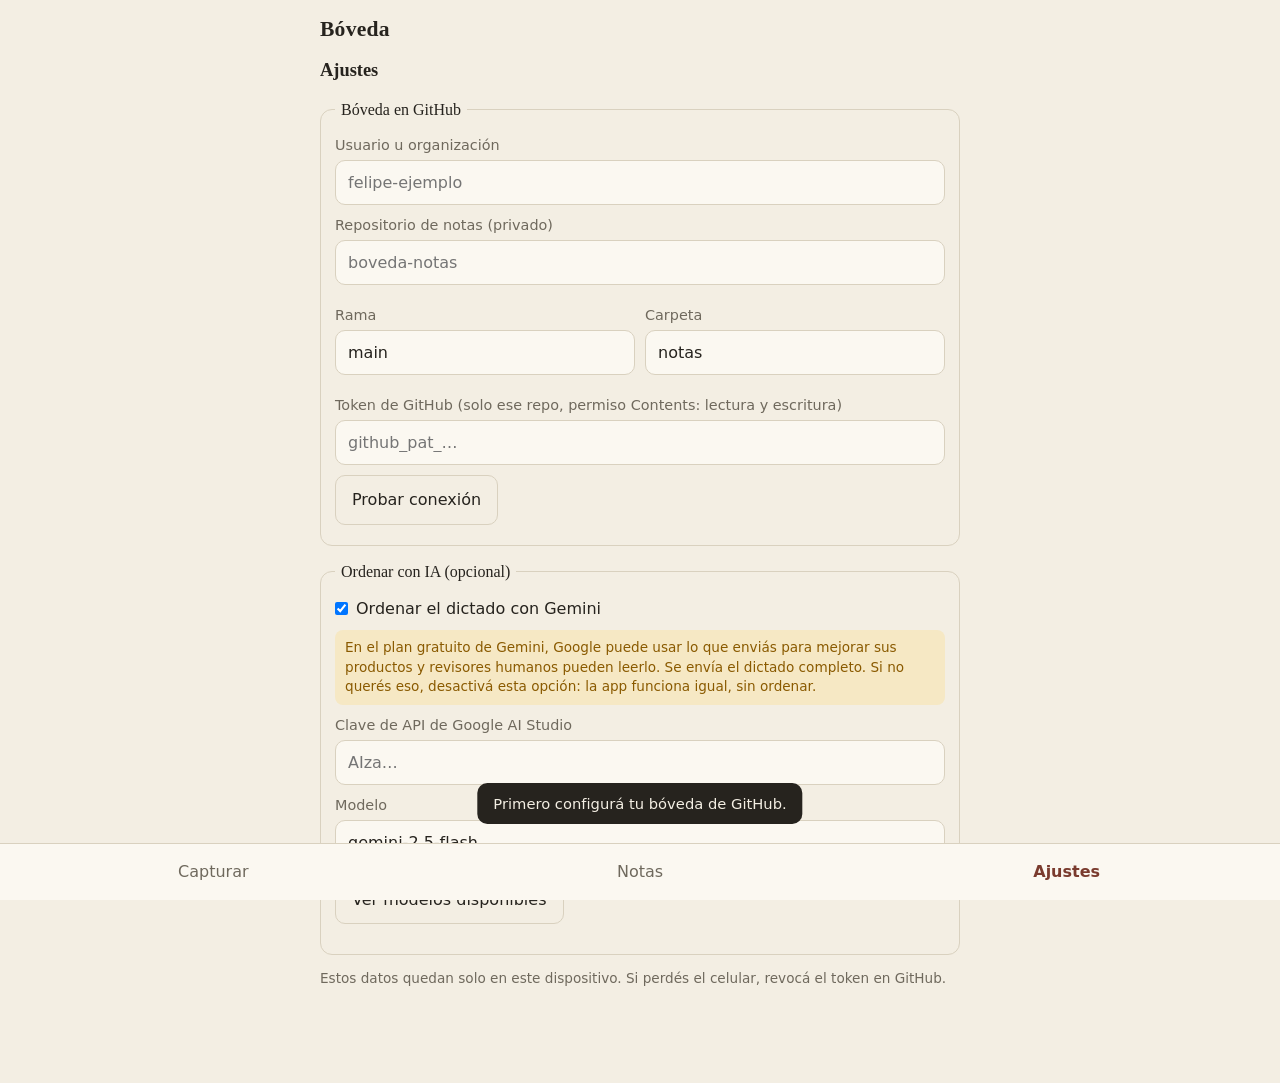
==== docs/index.html @ 10219814 "Add files via upload" ====
<!doctype html>
<html lang="es">
<head>
  <meta charset="utf-8">
  <meta name="viewport" content="width=device-width, initial-scale=1, viewport-fit=cover">
  <title>Bóveda</title>
  <meta name="description" content="Captura de notas por dictado hacia una bóveda de archivos Markdown en GitHub.">
  <link rel="manifest" href="manifest.webmanifest">
  <meta name="theme-color" content="#f3eee3" media="(prefers-color-scheme: light)">
  <meta name="theme-color" content="#16151a" media="(prefers-color-scheme: dark)">
  <meta name="mobile-web-app-capable" content="yes">
  <meta name="apple-mobile-web-app-capable" content="yes">
  <meta name="apple-mobile-web-app-title" content="Bóveda">
  <meta name="apple-mobile-web-app-status-bar-style" content="default">
  <link rel="apple-touch-icon" href="icons/apple-touch-icon.png">
  <link rel="icon" type="image/png" href="icons/icon-192.png">
  <link rel="stylesheet" href="style.css">
</head>
<body>
  <header class="barra">
    <h1>Bóveda</h1>
    <span id="red" class="red" aria-live="polite"></span>
  </header>

  <main>
    <!-- CAPTURAR -->
    <section id="v-capturar" class="vista">
      <div id="aviso-cola" class="franja" hidden>
        <span id="aviso-cola-txt"></span>
        <button id="btn-reintentar" type="button" class="chico">Reintentar</button>
      </div>
      <label for="dictado" class="sr">Dictado</label>
      <textarea id="dictado" rows="10" placeholder="Dictá con el micrófono del teclado o escribí. Sin título, sin carpetas: eso se resuelve después." autocomplete="off" autocapitalize="sentences" spellcheck="true"></textarea>
      <div class="fila">
        <span id="contador" class="suave">0 palabras</span>
        <button id="btn-limpiar" type="button" class="chico secundario">Vaciar</button>
      </div>
      <p id="error-captura" class="error" role="alert" hidden></p>
      <div class="fila">
        <button id="btn-revisar" type="button" class="primario">Ordenar y revisar</button>
        <button id="btn-sin-ia" type="button" class="secundario" hidden>Revisar sin ordenar</button>
      </div>
    </section>

    <!-- REVISAR -->
    <section id="v-revisar" class="vista" hidden>
      <h2>Revisá antes de guardar</h2>
      <ul id="avisos-globales" class="avisos"></ul>
      <div id="tarjetas"></div>
      <div class="fila">
        <button id="btn-volver" type="button" class="secundario">Volver al dictado</button>
        <button id="btn-guardar" type="button" class="primario">Guardar</button>
      </div>
    </section>

    <!-- NOTAS -->
    <section id="v-notas" class="vista" hidden>
      <div class="fila">
        <h2>Bóveda</h2>
        <button id="btn-actualizar" type="button" class="chico">Actualizar</button>
      </div>
      <div id="pendientes-envio"></div>
      <p id="estado-notas" class="suave"></p>
      <ul id="lista-notas" class="lista"></ul>

      <div id="lector" hidden>
        <div class="fila">
          <strong id="lector-nombre"></strong>
          <button id="btn-cerrar-lector" type="button" class="chico secundario">Cerrar</button>
        </div>
        <pre id="lector-texto"></pre>
      </div>

      <details class="caja">
        <summary>Aplicar relaciones de Claude</summary>
        <p class="suave">Pegá el bloque JSON que te devuelve el proyecto de entrelazamiento. La app actualiza <code>relaciones</code> y <code>estado</code> en las notas indicadas, sin tocar nada más.</p>
        <textarea id="json-relaciones" rows="7" placeholder='{"actualizaciones":[{"nota":"2026-10-30-ejemplo","estado":"trabajada","relaciones":[{"tipo":"continua","con":"2026-10-29-otra-nota"}]}]}' spellcheck="false"></textarea>
        <button id="btn-aplicar" type="button" class="primario">Aplicar</button>
        <pre id="resultado-aplicar" class="suave" hidden></pre>
      </details>
    </section>

    <!-- AJUSTES -->
    <section id="v-ajustes" class="vista" hidden>
      <h2>Ajustes</h2>

      <fieldset>
        <legend>Bóveda en GitHub</legend>
        <label>Usuario u organización
          <input id="c-owner" type="text" autocomplete="off" autocapitalize="none" spellcheck="false" placeholder="felipe-ejemplo">
        </label>
        <label>Repositorio de notas (privado)
          <input id="c-repo" type="text" autocomplete="off" autocapitalize="none" spellcheck="false" placeholder="boveda-notas">
        </label>
        <div class="dos">
          <label>Rama
            <input id="c-branch" type="text" autocomplete="off" autocapitalize="none" spellcheck="false" placeholder="main">
          </label>
          <label>Carpeta
            <input id="c-carpeta" type="text" autocomplete="off" autocapitalize="none" spellcheck="false" placeholder="notas">
          </label>
        </div>
        <label>Token de GitHub (solo ese repo, permiso Contents: lectura y escritura)
          <input id="c-token" type="password" autocomplete="off" autocapitalize="none" spellcheck="false" placeholder="github_pat_…">
        </label>
        <button id="btn-probar-gh" type="button" class="secundario">Probar conexión</button>
        <p id="res-gh" class="suave" aria-live="polite"></p>
      </fieldset>

      <fieldset>
        <legend>Ordenar con IA (opcional)</legend>
        <label class="check"><input id="c-usarIA" type="checkbox"> Ordenar el dictado con Gemini</label>
        <p class="aviso-priv">En el plan gratuito de Gemini, Google puede usar lo que enviás para mejorar sus productos y revisores humanos pueden leerlo. Se envía el dictado completo. Si no querés eso, desactivá esta opción: la app funciona igual, sin ordenar.</p>
        <label>Clave de API de Google AI Studio
          <input id="c-geminiKey" type="password" autocomplete="off" autocapitalize="none" spellcheck="false" placeholder="AIza…">
        </label>
        <label>Modelo
          <input id="c-modelo" type="text" autocomplete="off" autocapitalize="none" spellcheck="false" placeholder="gemini-2.5-flash">
        </label>
        <button id="btn-modelos" type="button" class="secundario">Ver modelos disponibles</button>
        <div id="lista-modelos" class="chips"></div>
        <p id="res-ia" class="suave" aria-live="polite"></p>
      </fieldset>

      <p class="suave">Estos datos quedan solo en este dispositivo. Si perdés el celular, revocá el token en GitHub.</p>
    </section>
  </main>

  <nav class="tabs" aria-label="Secciones">
    <button type="button" data-vista="capturar" class="activa">Capturar</button>
    <button type="button" data-vista="notas">Notas <span id="badge" class="badge" hidden></span></button>
    <button type="button" data-vista="ajustes">Ajustes</button>
  </nav>

  <div id="toast" class="toast" role="status" aria-live="polite" hidden></div>

  <script src="core.js"></script>
  <script src="app.js"></script>
</body>
</html>
---- docs/style.css ----
:root {
  --fondo: #f3eee3;
  --papel: #fbf8f1;
  --tinta: #26231e;
  --suave: #6f695d;
  --linea: #d9d1bf;
  --acento: #7a3b2e;
  --acento-tinta: #fbf8f1;
  --error: #a3261b;
  --aviso: #8a5a00;
  --aviso-fondo: #f6e8c4;
  --serif: ui-serif, "Iowan Old Style", "Palatino Linotype", Palatino, Georgia, serif;
  --sans: system-ui, -apple-system, "Segoe UI", Roboto, sans-serif;
}
@media (prefers-color-scheme: dark) {
  :root {
    --fondo: #16151a;
    --papel: #1e1d24;
    --tinta: #ece7da;
    --suave: #a29b8b;
    --linea: #36343e;
    --acento: #d99a7f;
    --acento-tinta: #1b1410;
    --error: #ff8a7d;
    --aviso: #f0c46a;
    --aviso-fondo: #3a2f14;
  }
}
* { box-sizing: border-box; }
html, body { margin: 0; background: var(--fondo); color: var(--tinta); }
body {
  font-family: var(--sans);
  font-size: 16px;
  line-height: 1.45;
  min-height: 100dvh;
  padding: env(safe-area-inset-top) 0 calc(64px + env(safe-area-inset-bottom));
}
.barra { display: flex; align-items: baseline; justify-content: space-between; padding: 14px 16px 6px; max-width: 42rem; margin: 0 auto; }
h1 { font-family: var(--serif); font-size: 1.35rem; font-weight: 600; margin: 0; letter-spacing: .01em; }
h2 { font-family: var(--serif); font-size: 1.15rem; margin: 6px 0 10px; }
.red { font-size: .8rem; color: var(--suave); }
.red.off { color: var(--aviso); }
main { max-width: 42rem; margin: 0 auto; padding: 0 16px 24px; }
.vista[hidden], [hidden] { display: none !important; }
.sr { position: absolute; left: -9999px; }

textarea, input[type=text], input[type=password], select {
  width: 100%;
  font: inherit;
  font-size: 16px; /* evita el zoom automático en iPhone */
  color: var(--tinta);
  background: var(--papel);
  border: 1px solid var(--linea);
  border-radius: 10px;
  padding: 10px 12px;
}
textarea { font-family: var(--serif); font-size: 17px; line-height: 1.5; resize: vertical; }
#dictado { min-height: 42dvh; }
textarea:focus, input:focus, select:focus, button:focus-visible { outline: 2px solid var(--acento); outline-offset: 1px; }

label { display: block; margin: 10px 0; font-size: .9rem; color: var(--suave); }
label input, label select { margin-top: 4px; color: var(--tinta); }
label.check { display: flex; gap: 8px; align-items: center; color: var(--tinta); font-size: 1rem; }
label.check input { width: auto; margin: 0; }
.dos { display: grid; grid-template-columns: 1fr 1fr; gap: 10px; }
fieldset { border: 1px solid var(--linea); border-radius: 12px; margin: 14px 0; padding: 4px 14px 14px; }
legend { font-family: var(--serif); padding: 0 6px; }

.fila { display: flex; gap: 10px; align-items: center; justify-content: space-between; margin: 10px 0; flex-wrap: wrap; }
.suave { color: var(--suave); font-size: .85rem; margin: 6px 0; }
.error { color: var(--error); margin: 8px 0; }

button { font: inherit; cursor: pointer; border-radius: 10px; border: 1px solid var(--linea); background: var(--papel); color: var(--tinta); padding: 12px 16px; min-height: 44px; }
button.primario { background: var(--acento); color: var(--acento-tinta); border-color: var(--acento); font-weight: 600; flex: 1; }
button.secundario { background: transparent; }
button.chico { padding: 6px 12px; min-height: 36px; font-size: .9rem; }
button:disabled { opacity: .55; cursor: default; }

.franja { display: flex; gap: 10px; align-items: center; justify-content: space-between; background: var(--aviso-fondo); color: var(--aviso); border-radius: 10px; padding: 8px 12px; margin-bottom: 10px; font-size: .9rem; }

.tarjeta { background: var(--papel); border: 1px solid var(--linea); border-radius: 12px; padding: 12px; margin: 12px 0; }
.tarjeta textarea { min-height: 9rem; }
.tarjeta .arriba { display: grid; grid-template-columns: 9.5rem 1fr; gap: 8px; }
.tarjeta.falta select { border-color: var(--acento); box-shadow: 0 0 0 2px color-mix(in srgb, var(--acento) 30%, transparent); }
.pregunta { margin: 8px 0 0; font-weight: 600; color: var(--acento); }
.avisos { list-style: none; padding: 0; margin: 8px 0; }
.avisos li { background: var(--aviso-fondo); color: var(--aviso); border-radius: 8px; padding: 6px 10px; margin: 6px 0; font-size: .88rem; }
.aviso-priv { background: var(--aviso-fondo); color: var(--aviso); border-radius: 8px; padding: 8px 10px; font-size: .85rem; margin: 6px 0 10px; }

.lista { list-style: none; padding: 0; margin: 8px 0; }
.lista li button { width: 100%; text-align: left; margin: 4px 0; display: block; }
.lista .f { color: var(--suave); font-size: .8rem; display: block; }
.lista .nombre { font-family: var(--serif); }
pre { white-space: pre-wrap; word-wrap: break-word; font-family: var(--serif); background: var(--papel); border: 1px solid var(--linea); border-radius: 10px; padding: 12px; font-size: .95rem; }
.caja { border: 1px solid var(--linea); border-radius: 12px; padding: 8px 12px; margin: 16px 0; }
.caja summary { cursor: pointer; padding: 6px 0; font-family: var(--serif); }
code { font-size: .85em; }

.chips { display: flex; flex-wrap: wrap; gap: 6px; margin: 8px 0; }
.chips button { padding: 4px 10px; min-height: 32px; font-size: .85rem; }

.tabs { position: fixed; left: 0; right: 0; bottom: 0; display: grid; grid-template-columns: repeat(3, 1fr); background: var(--papel); border-top: 1px solid var(--linea); padding-bottom: env(safe-area-inset-bottom); }
.tabs button { border: 0; border-radius: 0; background: transparent; min-height: 56px; color: var(--suave); }
.tabs button.activa { color: var(--acento); font-weight: 700; }
.badge { display: inline-block; min-width: 1.3em; padding: 0 .4em; border-radius: 1em; background: var(--acento); color: var(--acento-tinta); font-size: .75rem; }

.toast { position: fixed; left: 50%; transform: translateX(-50%); bottom: calc(76px + env(safe-area-inset-bottom)); max-width: 90vw; background: var(--tinta); color: var(--fondo); padding: 10px 16px; border-radius: 10px; font-size: .92rem; z-index: 10; }
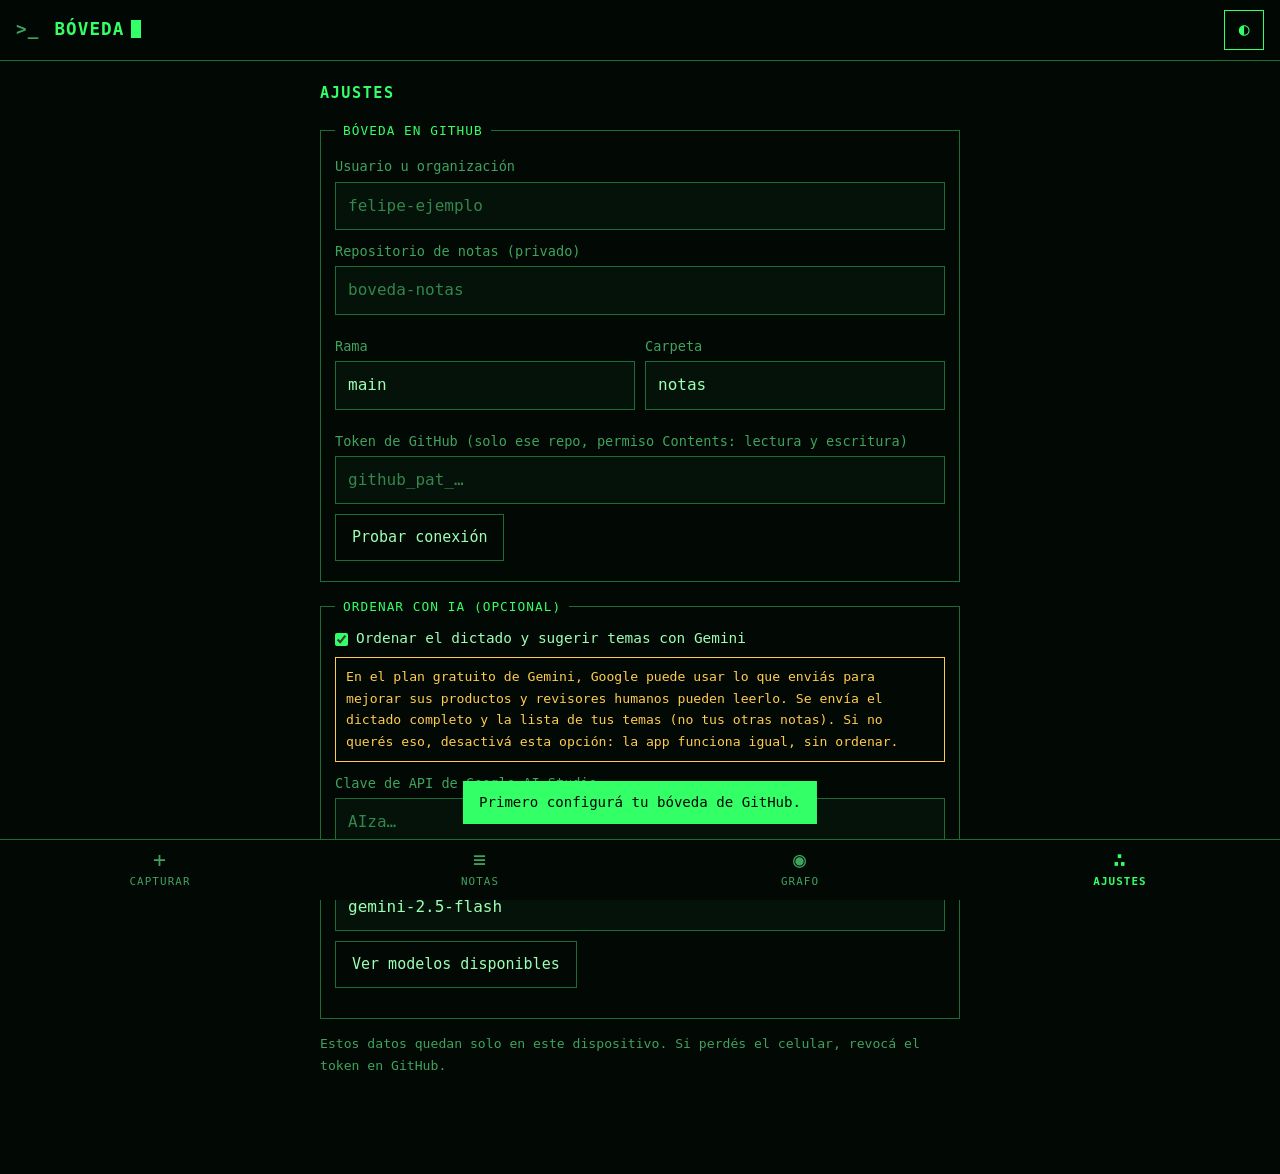
==== commit a950f0b3: "Add files via upload" ====
--- a/docs/index.html
+++ b/docs/index.html
@@ -1,25 +1,37 @@
 <!doctype html>
-<html lang="es">
+<html lang="es" data-tema="oscuro">
 <head>
   <meta charset="utf-8">
   <meta name="viewport" content="width=device-width, initial-scale=1, viewport-fit=cover">
   <title>Bóveda</title>
-  <meta name="description" content="Captura de notas por dictado hacia una bóveda de archivos Markdown en GitHub.">
+  <meta name="description" content="Notas por dictado, temas y grafo, guardados como archivos Markdown en tu repositorio de GitHub.">
   <link rel="manifest" href="manifest.webmanifest">
-  <meta name="theme-color" content="#f3eee3" media="(prefers-color-scheme: light)">
-  <meta name="theme-color" content="#16151a" media="(prefers-color-scheme: dark)">
+  <meta id="meta-color" name="theme-color" content="#020803">
   <meta name="mobile-web-app-capable" content="yes">
   <meta name="apple-mobile-web-app-capable" content="yes">
   <meta name="apple-mobile-web-app-title" content="Bóveda">
-  <meta name="apple-mobile-web-app-status-bar-style" content="default">
+  <meta name="apple-mobile-web-app-status-bar-style" content="black">
   <link rel="apple-touch-icon" href="icons/apple-touch-icon.png">
   <link rel="icon" type="image/png" href="icons/icon-192.png">
+  <script>
+    /* Aplica el contraste guardado antes de pintar, para que no parpadee. */
+    try {
+      var c = JSON.parse(localStorage.getItem('bov.cfg') || '{}');
+      if (c.tema === 'claro') {
+        document.documentElement.setAttribute('data-tema', 'claro');
+        document.getElementById('meta-color').setAttribute('content', '#f1f6ee');
+      }
+    } catch (e) { /* sin almacenamiento: queda el tema oscuro */ }
+  </script>
   <link rel="stylesheet" href="style.css">
 </head>
 <body>
   <header class="barra">
-    <h1>Bóveda</h1>
-    <span id="red" class="red" aria-live="polite"></span>
+    <h1><span class="prompt">&gt;_</span> BÓVEDA<span class="cursor" aria-hidden="true"></span></h1>
+    <div class="acciones">
+      <span id="red" class="red" aria-live="polite"></span>
+      <button id="btn-tema" type="button" class="icono" aria-label="Cambiar contraste">◐</button>
+    </div>
   </header>
 
   <main>
@@ -30,7 +42,7 @@
         <button id="btn-reintentar" type="button" class="chico">Reintentar</button>
       </div>
       <label for="dictado" class="sr">Dictado</label>
-      <textarea id="dictado" rows="10" placeholder="Dictá con el micrófono del teclado o escribí. Sin título, sin carpetas: eso se resuelve después." autocomplete="off" autocapitalize="sentences" spellcheck="true"></textarea>
+      <textarea id="dictado" rows="10" placeholder="Dictá con el micrófono del teclado o escribí. Sin título, sin carpetas, sin etiquetas: eso se resuelve después." autocomplete="off" autocapitalize="sentences" spellcheck="true"></textarea>
       <div class="fila">
         <span id="contador" class="suave">0 palabras</span>
         <button id="btn-limpiar" type="button" class="chico secundario">Vaciar</button>
@@ -56,28 +68,43 @@
     <!-- NOTAS -->
     <section id="v-notas" class="vista" hidden>
       <div class="fila">
-        <h2>Bóveda</h2>
+        <h2>Notas</h2>
         <button id="btn-actualizar" type="button" class="chico">Actualizar</button>
       </div>
       <div id="pendientes-envio"></div>
       <p id="estado-notas" class="suave"></p>
+      <div id="filtro-temas" class="chips"></div>
+      <div id="lector" hidden></div>
       <ul id="lista-notas" class="lista"></ul>
+      <details class="caja" id="caja-temas">
+        <summary>Temas</summary>
+        <div id="gestor-temas"></div>
+      </details>
+    </section>
 
-      <div id="lector" hidden>
-        <div class="fila">
-          <strong id="lector-nombre"></strong>
-          <button id="btn-cerrar-lector" type="button" class="chico secundario">Cerrar</button>
+    <!-- GRAFO -->
+    <section id="v-grafo" class="vista" hidden>
+      <div class="fila">
+        <h2>Grafo</h2>
+        <div class="botones">
+          <button id="g-menos" type="button" class="chico" aria-label="Alejar">−</button>
+          <button id="g-mas" type="button" class="chico" aria-label="Acercar">+</button>
+          <button id="g-ajustar" type="button" class="chico" aria-label="Ajustar a la pantalla">⌖</button>
         </div>
-        <pre id="lector-texto"></pre>
       </div>
-
-      <details class="caja">
-        <summary>Aplicar relaciones de Claude</summary>
-        <p class="suave">Pegá el bloque JSON que te devuelve el proyecto de entrelazamiento. La app actualiza <code>relaciones</code> y <code>estado</code> en las notas indicadas, sin tocar nada más.</p>
-        <textarea id="json-relaciones" rows="7" placeholder='{"actualizaciones":[{"nota":"2026-10-30-ejemplo","estado":"trabajada","relaciones":[{"tipo":"continua","con":"2026-10-29-otra-nota"}]}]}' spellcheck="false"></textarea>
-        <button id="btn-aplicar" type="button" class="primario">Aplicar</button>
-        <pre id="resultado-aplicar" class="suave" hidden></pre>
-      </details>
+      <div class="opciones">
+        <label class="check"><input id="g-temas" type="checkbox" checked> temas</label>
+        <label class="check"><input id="g-rel" type="checkbox" checked> relaciones</label>
+        <label class="check"><input id="g-repetidos" type="checkbox"> solo temas con 2+ notas</label>
+      </div>
+      <div id="grafo-lienzo" class="lienzo"></div>
+      <p id="grafo-estado" class="suave"></p>
+      <div id="grafo-detalle"></div>
+      <div class="leyenda" aria-label="Leyenda">
+        <span><b>●</b> idea</span><span><b>■</b> lectura</span><span><b>▲</b> recuerdo</span>
+        <span>hueco = pendiente</span><span class="pill-demo">tema</span>
+        <span class="l-continua">── continúa</span><span class="l-tensiona">╌╌ tensiona</span><span class="l-rompe">··· rompe</span>
+      </div>
     </section>
 
     <!-- AJUSTES -->
@@ -109,8 +136,8 @@
 
       <fieldset>
         <legend>Ordenar con IA (opcional)</legend>
-        <label class="check"><input id="c-usarIA" type="checkbox"> Ordenar el dictado con Gemini</label>
-        <p class="aviso-priv">En el plan gratuito de Gemini, Google puede usar lo que enviás para mejorar sus productos y revisores humanos pueden leerlo. Se envía el dictado completo. Si no querés eso, desactivá esta opción: la app funciona igual, sin ordenar.</p>
+        <label class="check"><input id="c-usarIA" type="checkbox"> Ordenar el dictado y sugerir temas con Gemini</label>
+        <p class="aviso-priv">En el plan gratuito de Gemini, Google puede usar lo que enviás para mejorar sus productos y revisores humanos pueden leerlo. Se envía el dictado completo y la lista de tus temas (no tus otras notas). Si no querés eso, desactivá esta opción: la app funciona igual, sin ordenar.</p>
         <label>Clave de API de Google AI Studio
           <input id="c-geminiKey" type="password" autocomplete="off" autocapitalize="none" spellcheck="false" placeholder="AIza…">
         </label>
@@ -127,14 +154,16 @@
   </main>
 
   <nav class="tabs" aria-label="Secciones">
-    <button type="button" data-vista="capturar" class="activa">Capturar</button>
-    <button type="button" data-vista="notas">Notas <span id="badge" class="badge" hidden></span></button>
-    <button type="button" data-vista="ajustes">Ajustes</button>
+    <button type="button" data-vista="capturar" class="activa"><i>+</i><span>Capturar</span></button>
+    <button type="button" data-vista="notas"><i>≡</i><span>Notas <b id="badge" class="badge" hidden></b></span></button>
+    <button type="button" data-vista="grafo"><i>◉</i><span>Grafo</span></button>
+    <button type="button" data-vista="ajustes"><i>∴</i><span>Ajustes</span></button>
   </nav>
 
   <div id="toast" class="toast" role="status" aria-live="polite" hidden></div>
 
   <script src="core.js"></script>
+  <script src="grafo.js"></script>
   <script src="app.js"></script>
 </body>
 </html>
--- a/docs/style.css
+++ b/docs/style.css
@@ -1,107 +1,194 @@
+/* Bóveda — terminal de fósforo: texto monoespaciado, bordes finos, un solo color de acento. */
 :root {
-  --fondo: #f3eee3;
-  --papel: #fbf8f1;
-  --tinta: #26231e;
-  --suave: #6f695d;
-  --linea: #d9d1bf;
-  --acento: #7a3b2e;
-  --acento-tinta: #fbf8f1;
-  --error: #a3261b;
+  color-scheme: dark;
+  --fondo: #020803;
+  --caja: #041209;
+  --fosforo: #33ff66;
+  --texto: #9dffb4;
+  --tenue: #3fa35d;
+  --borde: #1d6b35;
+  --cita: #d7ff6b;
+  --aviso: #ffcc4d;
+  --error: #ff5f56;
+  --sobre: #020803;
+  --mono: "IBM Plex Mono", "JetBrains Mono", "Fira Code", ui-monospace, "DejaVu Sans Mono", Menlo, Consolas, monospace;
+}
+:root[data-tema="claro"] {
+  color-scheme: light;
+  --fondo: #f1f6ee;
+  --caja: #e6efe1;
+  --fosforo: #0a6b2a;
+  --texto: #12351e;
+  --tenue: #3f6b4d;
+  --borde: #9fbfa8;
+  --cita: #4d6b00;
   --aviso: #8a5a00;
-  --aviso-fondo: #f6e8c4;
-  --serif: ui-serif, "Iowan Old Style", "Palatino Linotype", Palatino, Georgia, serif;
-  --sans: system-ui, -apple-system, "Segoe UI", Roboto, sans-serif;
+  --error: #b3261e;
+  --sobre: #f1f6ee;
 }
-@media (prefers-color-scheme: dark) {
-  :root {
-    --fondo: #16151a;
-    --papel: #1e1d24;
-    --tinta: #ece7da;
-    --suave: #a29b8b;
-    --linea: #36343e;
-    --acento: #d99a7f;
-    --acento-tinta: #1b1410;
-    --error: #ff8a7d;
-    --aviso: #f0c46a;
-    --aviso-fondo: #3a2f14;
-  }
+
+* { box-sizing: border-box; }
+html, body { margin: 0; background: var(--fondo); color: var(--texto); }
+body {
+  font-family: var(--mono);
+  font-size: 15px;
+  line-height: 1.65;
+  min-height: 100dvh;
+  padding-bottom: calc(68px + env(safe-area-inset-bottom));
 }
-* { box-sizing: border-box; }
-html, body { margin: 0; background: var(--fondo); color: var(--tinta); }
-body {
-  font-family: var(--sans);
-  font-size: 16px;
-  line-height: 1.45;
-  min-height: 100dvh;
-  padding: env(safe-area-inset-top) 0 calc(64px + env(safe-area-inset-bottom));
+
+/* Encabezado */
+.barra {
+  position: sticky; top: 0; z-index: 5;
+  display: flex; align-items: center; justify-content: space-between;
+  padding: calc(10px + env(safe-area-inset-top)) 16px 10px;
+  background: color-mix(in srgb, var(--fondo) 94%, transparent);
+  border-bottom: 1px solid var(--borde);
 }
-.barra { display: flex; align-items: baseline; justify-content: space-between; padding: 14px 16px 6px; max-width: 42rem; margin: 0 auto; }
-h1 { font-family: var(--serif); font-size: 1.35rem; font-weight: 600; margin: 0; letter-spacing: .01em; }
-h2 { font-family: var(--serif); font-size: 1.15rem; margin: 6px 0 10px; }
-.red { font-size: .8rem; color: var(--suave); }
+h1 { font-size: 1.1rem; font-weight: 700; margin: 0; color: var(--fosforo); letter-spacing: .06em; }
+h1 .prompt { color: var(--tenue); margin-right: .2em; }
+.cursor { display: inline-block; width: .6em; height: 1.05em; margin-left: .35em; vertical-align: -.15em; background: var(--fosforo); animation: parpadeo 1.1s steps(1) infinite; }
+@keyframes parpadeo { 50% { opacity: 0; } }
+@media (prefers-reduced-motion: reduce) { .cursor { animation: none; } }
+.acciones { display: flex; align-items: center; gap: 10px; }
+.red { font-size: .75rem; color: var(--tenue); }
 .red.off { color: var(--aviso); }
-main { max-width: 42rem; margin: 0 auto; padding: 0 16px 24px; }
+.icono { padding: 0; width: 40px; height: 40px; min-height: 40px; font-size: 1.1rem; }
+
+main { max-width: 42rem; margin: 0 auto; padding: 14px 16px 24px; }
+h2 { font-size: .95rem; font-weight: 700; margin: 6px 0 10px; color: var(--fosforo); text-transform: uppercase; letter-spacing: .1em; }
+h3 { font-size: 1.05rem; margin: 0; color: var(--fosforo); line-height: 1.4; }
 .vista[hidden], [hidden] { display: none !important; }
 .sr { position: absolute; left: -9999px; }
 
+/* Controles */
 textarea, input[type=text], input[type=password], select {
   width: 100%;
   font: inherit;
   font-size: 16px; /* evita el zoom automático en iPhone */
-  color: var(--tinta);
-  background: var(--papel);
-  border: 1px solid var(--linea);
-  border-radius: 10px;
+  color: var(--texto);
+  background: var(--caja);
+  border: 1px solid var(--borde);
+  border-radius: 0;
   padding: 10px 12px;
 }
-textarea { font-family: var(--serif); font-size: 17px; line-height: 1.5; resize: vertical; }
+textarea { line-height: 1.55; resize: vertical; }
 #dictado { min-height: 42dvh; }
-textarea:focus, input:focus, select:focus, button:focus-visible { outline: 2px solid var(--acento); outline-offset: 1px; }
+::placeholder { color: var(--tenue); opacity: .8; }
+textarea:focus, input:focus, select:focus { outline: none; border-color: var(--fosforo); box-shadow: 0 0 0 1px var(--fosforo); }
+button:focus-visible { outline: 2px solid var(--fosforo); outline-offset: 2px; }
 
-label { display: block; margin: 10px 0; font-size: .9rem; color: var(--suave); }
-label input, label select { margin-top: 4px; color: var(--tinta); }
-label.check { display: flex; gap: 8px; align-items: center; color: var(--tinta); font-size: 1rem; }
-label.check input { width: auto; margin: 0; }
+label { display: block; margin: 10px 0; font-size: .85rem; color: var(--tenue); }
+label input, label select { margin-top: 4px; }
+label.check { display: flex; gap: 8px; align-items: center; color: var(--texto); font-size: .9rem; margin: 6px 0; }
+label.check input { width: auto; margin: 0; accent-color: var(--fosforo); }
 .dos { display: grid; grid-template-columns: 1fr 1fr; gap: 10px; }
-fieldset { border: 1px solid var(--linea); border-radius: 12px; margin: 14px 0; padding: 4px 14px 14px; }
-legend { font-family: var(--serif); padding: 0 6px; }
+fieldset { border: 1px solid var(--borde); border-radius: 0; margin: 14px 0; padding: 4px 14px 14px; }
+legend { padding: 0 8px; color: var(--fosforo); text-transform: uppercase; letter-spacing: .08em; font-size: .8rem; }
 
 .fila { display: flex; gap: 10px; align-items: center; justify-content: space-between; margin: 10px 0; flex-wrap: wrap; }
-.suave { color: var(--suave); font-size: .85rem; margin: 6px 0; }
+.botones { display: flex; gap: 6px; }
+.opciones { display: flex; flex-wrap: wrap; gap: 2px 16px; }
+.suave { color: var(--tenue); font-size: .82rem; margin: 6px 0; }
 .error { color: var(--error); margin: 8px 0; }
 
-button { font: inherit; cursor: pointer; border-radius: 10px; border: 1px solid var(--linea); background: var(--papel); color: var(--tinta); padding: 12px 16px; min-height: 44px; }
-button.primario { background: var(--acento); color: var(--acento-tinta); border-color: var(--acento); font-weight: 600; flex: 1; }
-button.secundario { background: transparent; }
-button.chico { padding: 6px 12px; min-height: 36px; font-size: .9rem; }
-button:disabled { opacity: .55; cursor: default; }
+button {
+  font: inherit; cursor: pointer; border-radius: 0; min-height: 44px; padding: 10px 16px;
+  border: 1px solid var(--fosforo); background: transparent; color: var(--fosforo);
+}
+button:hover { background: color-mix(in srgb, var(--fosforo) 12%, transparent); }
+button.primario { background: var(--fosforo); color: var(--sobre); font-weight: 700; flex: 1; }
+button.primario:hover { background: var(--cita); border-color: var(--cita); }
+button.secundario { border-color: var(--borde); color: var(--texto); }
+button.chico { padding: 4px 12px; min-height: 36px; font-size: .85rem; }
+button:disabled { opacity: .5; cursor: default; }
 
-.franja { display: flex; gap: 10px; align-items: center; justify-content: space-between; background: var(--aviso-fondo); color: var(--aviso); border-radius: 10px; padding: 8px 12px; margin-bottom: 10px; font-size: .9rem; }
+.franja { display: flex; gap: 10px; align-items: center; justify-content: space-between; border: 1px solid var(--aviso); color: var(--aviso); padding: 8px 12px; margin-bottom: 10px; font-size: .85rem; }
 
-.tarjeta { background: var(--papel); border: 1px solid var(--linea); border-radius: 12px; padding: 12px; margin: 12px 0; }
-.tarjeta textarea { min-height: 9rem; }
+/* Tarjetas (revisión) */
+.tarjeta { background: var(--caja); border: 1px solid var(--borde); padding: 12px; margin: 12px 0; }
+.tarjeta textarea { min-height: 9rem; margin-top: 8px; }
 .tarjeta .arriba { display: grid; grid-template-columns: 9.5rem 1fr; gap: 8px; }
-.tarjeta.falta select { border-color: var(--acento); box-shadow: 0 0 0 2px color-mix(in srgb, var(--acento) 30%, transparent); }
-.pregunta { margin: 8px 0 0; font-weight: 600; color: var(--acento); }
+.tarjeta.falta select { border-color: var(--fosforo); box-shadow: 0 0 0 1px var(--fosforo); }
+.tarjeta .rotulo { margin: 10px 0 4px; font-size: .78rem; color: var(--tenue); text-transform: uppercase; letter-spacing: .08em; }
+.pregunta { margin: 8px 0 0; font-weight: 700; color: var(--cita); }
 .avisos { list-style: none; padding: 0; margin: 8px 0; }
-.avisos li { background: var(--aviso-fondo); color: var(--aviso); border-radius: 8px; padding: 6px 10px; margin: 6px 0; font-size: .88rem; }
-.aviso-priv { background: var(--aviso-fondo); color: var(--aviso); border-radius: 8px; padding: 8px 10px; font-size: .85rem; margin: 6px 0 10px; }
+.avisos li { border: 1px solid var(--aviso); color: var(--aviso); padding: 6px 10px; margin: 6px 0; font-size: .84rem; }
+.aviso-priv { border: 1px solid var(--aviso); color: var(--aviso); padding: 8px 10px; font-size: .82rem; margin: 6px 0 10px; }
 
+/* Listado de notas: misma estructura que una ficha */
 .lista { list-style: none; padding: 0; margin: 8px 0; }
-.lista li button { width: 100%; text-align: left; margin: 4px 0; display: block; }
-.lista .f { color: var(--suave); font-size: .8rem; display: block; }
-.lista .nombre { font-family: var(--serif); }
-pre { white-space: pre-wrap; word-wrap: break-word; font-family: var(--serif); background: var(--papel); border: 1px solid var(--linea); border-radius: 10px; padding: 12px; font-size: .95rem; }
-.caja { border: 1px solid var(--linea); border-radius: 12px; padding: 8px 12px; margin: 16px 0; }
-.caja summary { cursor: pointer; padding: 6px 0; font-family: var(--serif); }
-code { font-size: .85em; }
+.lista li { margin: 10px 0; }
+.ficha { display: block; width: 100%; text-align: left; padding: 12px 14px; border-color: var(--borde); background: var(--caja); color: var(--texto); }
+.ficha:hover { border-color: var(--fosforo); background: var(--caja); }
+.ficha .arriba { display: flex; justify-content: space-between; gap: 8px; font-size: .75rem; color: var(--tenue); text-transform: uppercase; letter-spacing: .08em; padding-bottom: 6px; margin-bottom: 8px; border-bottom: 1px dashed var(--borde); }
+.ficha .titulo { display: block; font-weight: 700; color: var(--fosforo); line-height: 1.4; margin-bottom: 4px; }
+.ficha .previa { display: block; color: var(--texto); font-size: .9rem; line-height: 1.55; }
+.ficha .pie { display: block; margin-top: 8px; font-size: .75rem; color: var(--tenue); }
+.etq { color: var(--cita); margin-right: .6em; }
+.pend { color: var(--aviso); }
 
+/* Chips (temas, vocabulario) */
 .chips { display: flex; flex-wrap: wrap; gap: 6px; margin: 8px 0; }
-.chips button { padding: 4px 10px; min-height: 32px; font-size: .85rem; }
+.chips button, .chip { min-height: 30px; padding: 2px 10px; font-size: .8rem; border: 1px solid var(--borde); color: var(--texto); background: transparent; }
+.chip.on, .chips button.on { border-color: var(--fosforo); color: var(--sobre); background: var(--fosforo); }
+.chip { display: inline-flex; align-items: center; gap: 6px; }
 
-.tabs { position: fixed; left: 0; right: 0; bottom: 0; display: grid; grid-template-columns: repeat(3, 1fr); background: var(--papel); border-top: 1px solid var(--linea); padding-bottom: env(safe-area-inset-bottom); }
-.tabs button { border: 0; border-radius: 0; background: transparent; min-height: 56px; color: var(--suave); }
-.tabs button.activa { color: var(--acento); font-weight: 700; }
-.badge { display: inline-block; min-width: 1.3em; padding: 0 .4em; border-radius: 1em; background: var(--acento); color: var(--acento-tinta); font-size: .75rem; }
+/* Lector / editor de una nota */
+#lector { border: 1px solid var(--fosforo); background: var(--caja); padding: 14px; margin: 10px 0 16px; }
+#lector .meta { font-size: .78rem; color: var(--tenue); text-transform: uppercase; letter-spacing: .08em; margin: 4px 0 10px; }
+#lector .bloque { margin: 14px 0; padding-top: 10px; border-top: 1px dashed var(--borde); }
+#lector .bloque > .rotulo { font-size: .78rem; color: var(--tenue); text-transform: uppercase; letter-spacing: .08em; margin-bottom: 6px; }
+#lector .texto { white-space: pre-wrap; word-wrap: break-word; margin: 0; font-family: var(--mono); font-size: .92rem; line-height: 1.65; }
+#lector ul { list-style: none; padding: 0; margin: 6px 0; }
+#lector li { display: flex; justify-content: space-between; align-items: center; gap: 8px; padding: 4px 0; font-size: .88rem; }
+#lector .form-rel { display: grid; grid-template-columns: 7.5rem 1fr; gap: 6px; margin-top: 8px; }
+#lector .form-rel button { grid-column: 1 / -1; }
+.t-continua { color: var(--cita); }
+.t-tensiona { color: var(--aviso); }
+.t-rompe { color: var(--error); }
 
-.toast { position: fixed; left: 50%; transform: translateX(-50%); bottom: calc(76px + env(safe-area-inset-bottom)); max-width: 90vw; background: var(--tinta); color: var(--fondo); padding: 10px 16px; border-radius: 10px; font-size: .92rem; z-index: 10; }
+.caja { border: 1px solid var(--borde); padding: 8px 12px; margin: 16px 0; }
+.caja summary { cursor: pointer; padding: 6px 0; color: var(--fosforo); text-transform: uppercase; letter-spacing: .08em; font-size: .85rem; }
+.registro { white-space: pre-wrap; font-size: .8rem; color: var(--tenue); margin: 8px 0 0; font-family: var(--mono); }
+code { font-size: .85em; color: var(--cita); }
+
+/* Grafo */
+.lienzo { height: 62dvh; min-height: 320px; border: 1px solid var(--borde); background: var(--caja); position: relative; overflow: hidden; }
+.grafo-svg { width: 100%; height: 100%; display: block; touch-action: none; cursor: grab; user-select: none; -webkit-user-select: none; }
+.grafo-svg:active { cursor: grabbing; }
+.grafo-svg .arista { stroke: var(--borde); stroke-width: 1; fill: none; }
+.grafo-svg .arista.continua { stroke: var(--cita); stroke-width: 2; }
+.grafo-svg .arista.tensiona { stroke: var(--aviso); stroke-width: 2; stroke-dasharray: 7 5; }
+.grafo-svg .arista.rompe { stroke: var(--error); stroke-width: 2; stroke-dasharray: 2 5; stroke-linecap: round; }
+.grafo-svg .arista.activa { stroke: var(--fosforo); stroke-width: 2.4; }
+.grafo-svg .arista.continua.activa { stroke: var(--cita); }
+.grafo-svg .arista.tensiona.activa { stroke: var(--aviso); }
+.grafo-svg .arista.rompe.activa { stroke: var(--error); }
+.grafo-svg .punta-continua { fill: var(--cita); }
+.grafo-svg .punta-rompe { fill: var(--error); }
+.grafo-svg .forma { stroke: var(--fosforo); stroke-width: 2; fill: var(--fosforo); }
+.grafo-svg .pendiente .forma { fill: var(--caja); }
+.grafo-svg .rotulo { fill: var(--texto); font-family: var(--mono); font-size: 11px; text-anchor: middle; pointer-events: none; }
+.grafo-svg .pill { fill: var(--caja); stroke: var(--tenue); stroke-width: 1.2; }
+.grafo-svg .tema .rotulo { fill: var(--fosforo); font-size: 12px; dominant-baseline: central; }
+.grafo-svg .nodo { cursor: pointer; }
+.grafo-svg .nodo.sel .forma, .grafo-svg .nodo.sel .pill { stroke: var(--cita); stroke-width: 3; }
+.grafo-svg .nodo.sel .rotulo { fill: var(--cita); }
+.grafo-svg .opaco { opacity: .18; }
+.grafo-svg.zoom-bajo .nota .rotulo { display: none; }
+#grafo-detalle { margin: 12px 0; }
+#grafo-detalle .ficha { cursor: default; }
+.leyenda { display: flex; flex-wrap: wrap; gap: 4px 14px; font-size: .75rem; color: var(--tenue); margin: 10px 0; }
+.leyenda b { color: var(--fosforo); }
+.pill-demo { border: 1px solid var(--tenue); padding: 0 8px; color: var(--fosforo); }
+.l-continua { color: var(--cita); } .l-tensiona { color: var(--aviso); } .l-rompe { color: var(--error); }
+
+/* Barra inferior */
+.tabs { position: fixed; left: 0; right: 0; bottom: 0; display: grid; grid-template-columns: repeat(4, 1fr); background: var(--fondo); border-top: 1px solid var(--borde); padding-bottom: env(safe-area-inset-bottom); z-index: 5; }
+.tabs button { border: 0; background: transparent; min-height: 60px; padding: 6px 2px; color: var(--tenue); display: flex; flex-direction: column; align-items: center; justify-content: center; gap: 2px; font-size: .68rem; text-transform: uppercase; letter-spacing: .1em; }
+.tabs button i { font-style: normal; font-size: 1.35rem; line-height: 1; }
+.tabs button.activa { color: var(--fosforo); font-weight: 700; }
+.badge { display: inline-block; min-width: 1.4em; padding: 0 .35em; background: var(--fosforo); color: var(--sobre); font-size: .7rem; text-align: center; }
+
+.toast { position: fixed; left: 50%; transform: translateX(-50%); bottom: calc(76px + env(safe-area-inset-bottom)); width: max-content; max-width: 90vw; background: var(--fosforo); color: var(--sobre); padding: 10px 16px; font-size: .88rem; z-index: 10; }
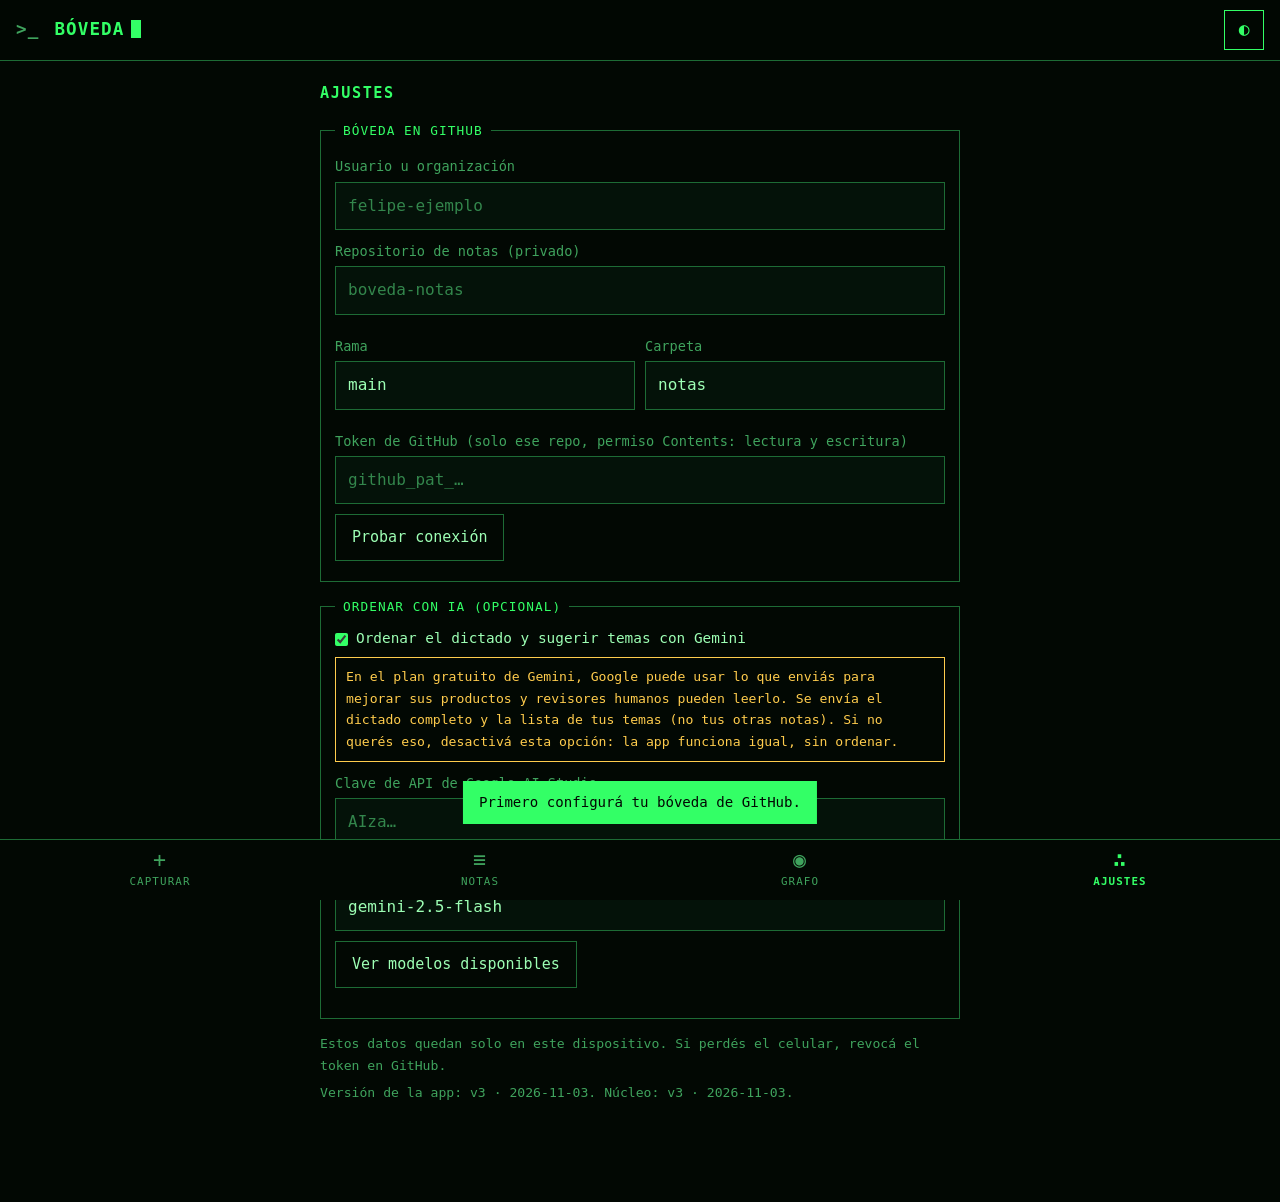
==== commit 682624ec: "Add files via upload" ====
--- a/docs/index.html
+++ b/docs/index.html
@@ -150,6 +150,7 @@
       </fieldset>
 
       <p class="suave">Estos datos quedan solo en este dispositivo. Si perdés el celular, revocá el token en GitHub.</p>
+      <p id="version" class="suave"></p>
     </section>
   </main>
 
